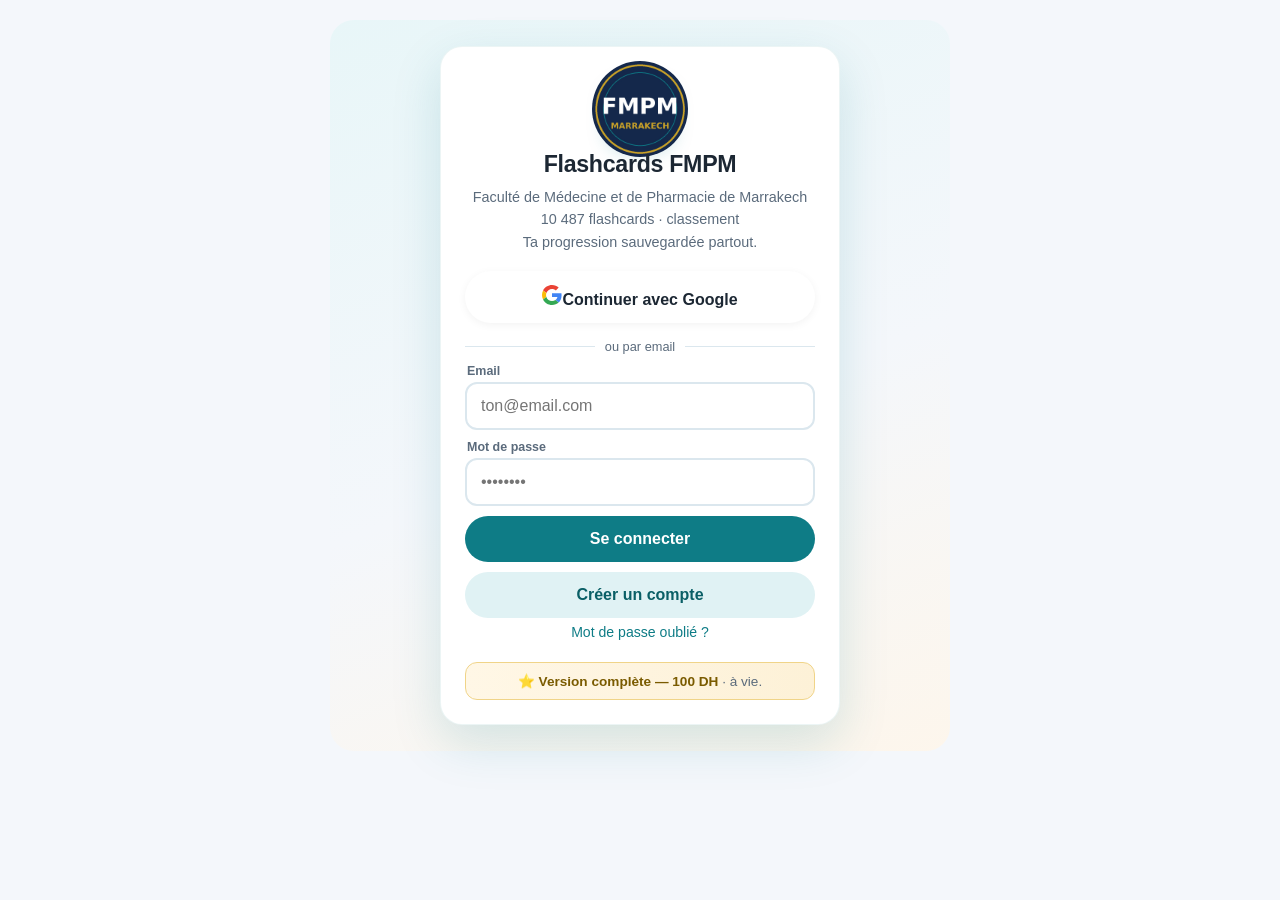
==== index.html @ a7684d98 "Flashcards fmpm-flashcards app" ====
<!DOCTYPE html>
<html lang="fr">
<head>
<meta charset="UTF-8">
<meta name="viewport" content="width=device-width, initial-scale=1.0, viewport-fit=cover">
<meta name="theme-color" content="#0e7c86">
<title>Flashcards FMPM — Connexion</title>
<link rel="stylesheet" href="styles.css">
<link rel="manifest" href="manifest.json">
</head>
<body>
<div id="app"></div>
<script>
/* Vigie de demarrage : si l'app ne s'affiche pas (module bloque,
   navigateur trop ancien...), affiche un message d'aide au lieu d'une page blanche. */
(function () {
  var app = document.getElementById('app');
  if (!app) return;
  function card(title, body) {
    if (app.children.length) return;
    app.innerHTML =
      '<div style="min-height:70vh;display:flex;align-items:center;justify-content:center;padding:24px;font-family:-apple-system,Segoe UI,Roboto,Arial,sans-serif;">' +
      '<div style="max-width:420px;background:#fff;border-radius:16px;box-shadow:0 8px 24px rgba(14,124,134,.15);padding:28px 24px;text-align:center;color:#1c2733;">' +
      '<div style="font-size:2rem;margin-bottom:8px;">&#129657;</div>' +
      '<h2 style="margin:0 0 8px;font-size:1.1rem;">' + title + '</h2>' +
      '<p style="margin:0;font-size:.92rem;line-height:1.6;color:#5b6b7c;">' + body + '</p></div></div>';
  }
  var noImportMap = !('supports' in HTMLScriptElement) || !HTMLScriptElement.supports('importmap');
  if (noImportMap) {
    card('Mets \u00e0 jour ton navigateur',
      'Cette app a besoin d\u2019un navigateur r\u00e9cent. Sur iPhone : R\u00e9glages \u2192 G\u00e9n\u00e9ral \u2192 Mise \u00e0 jour logicielle, ou ouvre ce lien dans Chrome.');
    return;
  }
  setTimeout(function () {
    card('La page n\u2019arrive pas \u00e0 charger',
      'V\u00e9rifie ta connexion internet, d\u00e9sactive ton bloqueur de pub pour ce site, puis recharge la page. Si \u00e7a persiste, ouvre le lien dans Chrome ou un Safari \u00e0 jour.');
  }, 9000);
})();
</script>
<div id="toast" class="toast" hidden></div>
<script type="module" src="js/login.js"></script>
<script>
if ('serviceWorker' in navigator) {
  window.addEventListener('load', () => {
    navigator.serviceWorker.register('sw.js').catch(() => {});
  });
}
</script>
</body>
</html>
---- styles.css ----
:root{
  --teal:#0e7c86; --teal-dark:#0a5f66; --teal-light:#e0f2f4;
  --bg:#f4f7fb; --card:#ffffff; --ink:#1c2733; --muted:#5b6b7c;
  --gold:#f5c542; --green:#22a06b; --red:#e05252;
  --radius:16px;
}
*{box-sizing:border-box; -webkit-tap-highlight-color:transparent;}
html,body{margin:0;padding:0;}
body{
  font-family:-apple-system,BlinkMacSystemFont,"Segoe UI",Roboto,Arial,sans-serif;
  background:var(--bg); color:var(--ink);
  min-height:100vh; padding-bottom:86px;
}
#app{max-width:640px;margin:0 auto;padding:14px 14px 20px;}

/* ---------- boot / login ---------- */
.boot{text-align:center;padding:70px 20px;color:var(--muted);}
.boot-logo{font-size:3.2rem;}
.boot-title{font-size:1.5rem;font-weight:800;color:var(--ink);margin-top:8px;}
.boot-sub{margin-top:6px;font-size:.9rem;}
.login-wrap{
  min-height:78vh;display:flex;align-items:center;justify-content:center;
  background:linear-gradient(160deg,#e8f6f8 0%,#f4f7fb 55%,#fdf6ec 100%);
  border-radius:24px;padding:26px 16px;margin:6px -4px 0;
}
.login-card{background:var(--card);border-radius:22px;padding:30px 24px 24px;width:100%;max-width:400px;
  box-shadow:0 18px 50px rgba(14,124,134,.16);border:1px solid rgba(14,124,134,.08);}
.login-logo{width:64px;height:64px;margin:0 auto 10px;border-radius:20px;font-size:2rem;
  display:flex;align-items:center;justify-content:center;color:#fff;
  background:linear-gradient(135deg,#0e7c86,#19b3c0);box-shadow:0 8px 20px rgba(14,124,134,.35);}
.login-card h1{margin:0;text-align:center;font-size:1.45rem;letter-spacing:-.3px;}
.login-sub{text-align:center;color:var(--muted);font-size:.9rem;line-height:1.55;margin:8px 0 18px;}
.btn-google{background:#fff;color:#1c2733;border:1.5px solid #dbe7ee;display:flex;align-items:center;
  justify-content:center;gap:10px;box-shadow:0 2px 8px rgba(0,0,0,.05);}
.btn-google:active{background:#f4f7fb;border-color:#b9cdd9;}
.btn-google:disabled{opacity:.6;}
.fld{display:block;margin-top:10px;}
.fld > span{display:block;font-size:.78rem;font-weight:700;color:var(--muted);margin:0 2px 4px;}
.fld .input{margin-top:0;}
.login-pro{margin-top:16px;text-align:center;font-size:.85rem;color:var(--muted);
  background:linear-gradient(90deg,#fff7e6,#fdf1d7);border:1px solid #f0d488;border-radius:12px;padding:10px 12px;}
.login-pro b{color:#7a5b00;}
.btn{display:block;width:100%;border:none;border-radius:999px;padding:14px;font:inherit;
  font-weight:700;font-size:1rem;cursor:pointer;margin-top:10px;}
.btn-primary{background:var(--teal);color:#fff;}
.btn-primary:active{background:var(--teal-dark);}
.btn-ghost{background:var(--teal-light);color:var(--teal-dark);}
.btn-warn{background:#fff7e6;color:#7a5b00;border:2px solid var(--gold);}
.input{width:100%;font:inherit;padding:13px 14px;border:2px solid #dbe7ee;border-radius:12px;margin-top:8px;}
.input:focus{outline:none;border-color:var(--teal);}
.hr{display:flex;align-items:center;gap:10px;color:var(--muted);font-size:.8rem;margin:16px 0 6px;}
.hr::before,.hr::after{content:"";flex:1;height:1px;background:#dbe7ee;}
.err{background:#fdecec;color:#a02c2c;border-radius:10px;padding:10px 12px;font-size:.85rem;margin-top:10px;display:none;}
.linklike{background:none;border:none;color:var(--teal);font:inherit;font-size:.88rem;cursor:pointer;padding:6px 0;}

/* ---------- header / cards ---------- */
.topbar{display:flex;align-items:center;justify-content:space-between;margin:4px 2px 12px;}
.topbar h2{margin:0;font-size:1.2rem;}
.streak{background:#fff;border-radius:999px;padding:7px 14px;font-weight:800;font-size:.9rem;
  box-shadow:0 2px 8px rgba(0,0,0,.06);}
.xpbar{background:var(--card);border-radius:var(--radius);padding:12px 14px;margin-bottom:12px;
  box-shadow:0 2px 10px rgba(0,0,0,.05);}
.xpbar .row{display:flex;justify-content:space-between;font-size:.82rem;color:var(--muted);margin-bottom:6px;}
.xpbar .row b{color:var(--ink);}
.track{height:8px;background:#e8eef3;border-radius:99px;overflow:hidden;}
.track > div{height:100%;background:linear-gradient(90deg,var(--teal),#19b3c0);border-radius:99px;transition:width .3s;}
.grid{display:grid;grid-template-columns:1fr 1fr;gap:10px;}
.disc{background:var(--card);border-radius:var(--radius);padding:16px 14px;box-shadow:0 2px 10px rgba(0,0,0,.05);
  cursor:pointer;border:2px solid transparent;text-align:left;font:inherit;}
.disc:active{border-color:var(--teal);}
.disc .emoji{font-size:1.7rem;}
.disc h3{margin:8px 0 2px;font-size:.98rem;}
.disc small{color:var(--muted);font-size:.78rem;}
.disc .pbar{margin-top:10px;}
.chapter{margin:14px 2px 6px;font-size:.82rem;font-weight:800;color:var(--muted);text-transform:uppercase;letter-spacing:.5px;}
.topic{background:var(--card);border-radius:12px;padding:13px 14px;margin-bottom:8px;display:flex;
  align-items:center;justify-content:space-between;gap:10px;cursor:pointer;box-shadow:0 1px 6px rgba(0,0,0,.04);
  border:none;width:100%;font:inherit;text-align:left;}
.topic .t{font-weight:600;font-size:.93rem;}
.topic .c{font-size:.75rem;color:var(--muted);margin-top:2px;}
.topic .pct{font-size:.78rem;font-weight:800;color:var(--teal);white-space:nowrap;}
.back{background:none;border:none;color:var(--teal);font:inherit;font-weight:700;cursor:pointer;padding:8px 0;font-size:.95rem;}

/* ---------- flip cards ---------- */
.progress-line{font-size:.82rem;color:var(--muted);margin:2px 2px 10px;display:flex;justify-content:space-between;}
.fcard{background:var(--card);border-radius:20px;min-height:300px;display:flex;flex-direction:column;
  justify-content:center;align-items:center;text-align:center;padding:28px 22px;cursor:pointer;
  box-shadow:0 8px 24px rgba(14,124,134,.12);user-select:none;}
.fcard .q{font-size:1.12rem;font-weight:700;line-height:1.5;}
.fcard .a{font-size:1.02rem;line-height:1.6;white-space:pre-line;}
.fcard .hint{margin-top:14px;font-size:.75rem;color:var(--muted);}
.fcard.flipped{background:#f0fafb;border:2px solid var(--teal-light);}
.fcard-nav{display:flex;gap:10px;margin-top:14px;}
.fcard-nav .btn{margin-top:0;}
.star-row{display:flex;justify-content:center;gap:10px;margin-top:10px;}
.iconbtn{background:var(--card);border:2px solid #dbe7ee;border-radius:999px;width:52px;height:52px;
  font-size:1.3rem;cursor:pointer;}
.iconbtn.on{border-color:var(--gold);background:#fff7e6;}
.demo-note{background:#fff7e6;border:2px solid var(--gold);border-radius:12px;padding:12px 14px;
  font-size:.85rem;color:#7a5b00;margin-bottom:12px;line-height:1.5;}

/* ---------- lock / paywall ---------- */
.lock{background:var(--card);border-radius:20px;padding:30px 22px;text-align:center;
  box-shadow:0 10px 30px rgba(14,124,134,.12);margin-top:20px;}
.lock .big{font-size:3rem;}
.lock h2{margin:10px 0 6px;}
.lock p{color:var(--muted);font-size:.92rem;line-height:1.6;}
.code-row{display:flex;gap:8px;margin-top:12px;}
.code-row .input{margin-top:0;font-family:monospace;text-transform:uppercase;}

/* ---------- MCQ ---------- */
.mcq-setup{background:var(--card);border-radius:var(--radius);padding:18px;box-shadow:0 2px 10px rgba(0,0,0,.05);}
.opt{display:block;width:100%;text-align:left;background:var(--card);border:2px solid #dbe7ee;
  border-radius:12px;padding:14px;font:inherit;font-size:.95rem;margin-bottom:10px;cursor:pointer;line-height:1.45;}
.opt.correct{border-color:var(--green);background:#e9f9f1;}
.opt.wrong{border-color:var(--red);background:#fdecec;}
.opt:disabled{cursor:default;opacity:.95;}
.opt .letter{display:inline-block;width:26px;height:26px;border-radius:50%;background:var(--teal-light);
  color:var(--teal-dark);font-weight:800;font-size:.8rem;text-align:center;line-height:26px;margin-right:10px;}
.mcq-q{background:var(--card);border-radius:var(--radius);padding:20px 18px;margin-bottom:14px;
  font-size:1.05rem;font-weight:700;line-height:1.55;box-shadow:0 2px 10px rgba(0,0,0,.05);}
.mcq-explain{background:#eef6ff;border-radius:12px;padding:12px 14px;font-size:.88rem;margin:12px 0;line-height:1.55;}
.result{background:var(--card);border-radius:20px;padding:28px 22px;text-align:center;
  box-shadow:0 10px 30px rgba(14,124,134,.12);margin-top:16px;}
.result .score{font-size:2.6rem;font-weight:800;color:var(--teal);}
.quizpick{display:grid;grid-template-columns:1fr 1fr;gap:10px;margin-top:12px;}

/* ---------- leaderboard ---------- */
.tabs{display:flex;gap:8px;margin-bottom:12px;}
.tabs button{flex:1;border:none;border-radius:999px;padding:10px;font:inherit;font-weight:700;
  background:var(--teal-light);color:var(--teal-dark);cursor:pointer;font-size:.88rem;}
.tabs button.on{background:var(--teal);color:#fff;}
.lb-row{display:flex;align-items:center;gap:12px;background:var(--card);border-radius:12px;
  padding:11px 14px;margin-bottom:8px;box-shadow:0 1px 6px rgba(0,0,0,.04);}
.lb-row.me{border:2px solid var(--teal);}
.lb-rank{font-weight:800;width:30px;text-align:center;font-size:1rem;}
.lb-name{flex:1;font-weight:600;font-size:.92rem;}
.lb-xp{font-weight:800;color:var(--teal);font-size:.9rem;white-space:nowrap;}
.avatar{width:34px;height:34px;border-radius:50%;background:var(--teal-light);display:flex;
  align-items:center;justify-content:center;font-weight:800;color:var(--teal-dark);overflow:hidden;flex:none;}
.avatar img{width:100%;height:100%;object-fit:cover;}

/* ---------- plan ---------- */
.week{background:var(--card);border-radius:var(--radius);padding:16px;margin-bottom:10px;
  box-shadow:0 2px 10px rgba(0,0,0,.05);}
.week-head{display:flex;justify-content:space-between;align-items:center;cursor:pointer;
  background:none;border:none;width:100%;font:inherit;text-align:left;padding:0;}
.week-head h3{margin:0;font-size:.98rem;}
.week-head small{color:var(--muted);}
.phase{display:inline-block;font-size:.7rem;font-weight:800;background:var(--teal-light);
  color:var(--teal-dark);border-radius:99px;padding:3px 10px;margin-bottom:8px;}
.task{display:flex;gap:10px;align-items:flex-start;padding:9px 0;border-top:1px solid #eef2f6;
  font-size:.9rem;line-height:1.5;cursor:pointer;}
.task input{width:20px;height:20px;margin-top:2px;accent-color:var(--teal);flex:none;}
.task.done span{text-decoration:line-through;color:var(--muted);}

/* ---------- profile ---------- */
.kv{background:var(--card);border-radius:var(--radius);padding:16px;margin-bottom:10px;
  box-shadow:0 2px 10px rgba(0,0,0,.05);font-size:.92rem;}
.kv .r{display:flex;justify-content:space-between;padding:7px 0;border-bottom:1px solid #eef2f6;}
.kv .r:last-child{border-bottom:none;}
.kv .k{color:var(--muted);}
.kv .v{font-weight:700;}
.badge{display:inline-block;background:linear-gradient(135deg,#f5c542,#e8a91c);color:#5c430a;
  font-weight:800;font-size:.75rem;border-radius:99px;padding:4px 12px;}

/* ---------- MCQ multi-réponses ---------- */
.mopt{display:flex;align-items:flex-start;gap:10px;width:100%;text-align:left;background:var(--card);
  border:2px solid #dbe7ee;border-radius:12px;padding:13px 14px;font:inherit;font-size:.95rem;
  margin-bottom:10px;cursor:pointer;line-height:1.45;}
.mopt .mbox{flex:none;width:24px;height:24px;border-radius:7px;border:2px solid #b9cdd9;margin-top:1px;
  display:flex;align-items:center;justify-content:center;font-size:.85rem;color:#fff;background:#fff;
  transition:all .15s;}
.mopt .letter{display:inline-block;width:26px;height:26px;flex:none;border-radius:50%;background:var(--teal-light);
  color:var(--teal-dark);font-weight:800;font-size:.8rem;text-align:center;line-height:26px;margin-top:0;}
.mopt.sel{border-color:var(--teal);background:#f0fafb;}
.mopt.sel .mbox{background:var(--teal);border-color:var(--teal);}
.mopt.sel .mbox::after{content:"✓";}
.mopt.good{border-color:var(--green);background:#e9f9f1;}
.mopt.good .mbox{background:var(--green);border-color:var(--green);}
.mopt.good .mbox::after{content:"✓";}
.mopt.bad{border-color:var(--red);background:#fdecec;}
.mopt.bad .mbox{background:var(--red);border-color:var(--red);}
.mopt.bad .mbox::after{content:"✕";}
.mopt.missed{border-color:var(--gold);background:#fff7e6;}
.mopt.missed .mbox{border-color:var(--gold);}
.mopt:disabled{cursor:default;}
.mopt .obody{flex:1;}
.mexp{font-size:.83rem;color:var(--muted);margin-top:8px;padding-top:8px;border-top:1px dashed #dbe7ee;line-height:1.55;}
.mexp b{color:var(--ink);}
.confirmbar{position:sticky;bottom:86px;margin:14px -4px 0;padding:10px 4px;
  background:linear-gradient(transparent,var(--bg) 40%);}
.qcm-count{display:grid;grid-template-columns:1fr 1fr;gap:10px;margin-top:12px;}
.qcm-count .btn{margin-top:0;}
.verdict{display:flex;align-items:center;gap:10px;border-radius:12px;padding:12px 14px;
  font-size:.92rem;font-weight:700;margin-bottom:12px;line-height:1.5;}
.verdict.perfect{background:#e9f9f1;color:#146c43;}
.verdict.partial{background:#fff7e6;color:#7a5b00;}
.verdict.zero{background:#fdecec;color:#a02c2c;}

/* ---------- tabbar / toast ---------- */
.tabbar{position:fixed;bottom:0;left:0;right:0;background:#fff;border-top:1px solid #e3eaF0;
  display:flex;z-index:50;padding:6px 4px calc(8px + env(safe-area-inset-bottom));}
.tabbar button{flex:1;background:none;border:none;font-size:1.35rem;cursor:pointer;color:#9fb0bd;
  display:flex;flex-direction:column;align-items:center;gap:2px;font:inherit;}
.tabbar button span{font-size:.62rem;font-weight:700;}
.tabbar button.on{color:var(--teal);}
.tabbar a{flex:1;background:none;border:none;font-size:1.35rem;cursor:pointer;color:#9fb0bd;
  display:flex;flex-direction:column;align-items:center;gap:2px;font:inherit;text-decoration:none;}
.tabbar a span{font-size:.62rem;font-weight:700;}
.tabbar a.on{color:var(--teal);}
.tabbar img.tablogo{width:26px;height:26px;object-fit:contain;}
.toast{position:fixed;bottom:96px;left:50%;transform:translateX(-50%);background:#1c2733;color:#fff;
  padding:12px 20px;border-radius:999px;font-size:.88rem;z-index:99;box-shadow:0 6px 20px rgba(0,0,0,.25);
  max-width:90vw;text-align:center;}
.empty{text-align:center;color:var(--muted);padding:40px 20px;font-size:.92rem;line-height:1.6;}
/* ---------- UM6SS ---------- */
.um6ss-head{display:flex;align-items:center;gap:12px;margin:6px 0 2px;}
.um6ss-head img{width:52px;height:52px;object-fit:contain;}
.um6ss-tabs{display:flex;gap:8px;margin:12px 0;}
.um6ss-tabs button{flex:1;border:2px solid #e0f2f4;background:#fff;border-radius:12px;padding:12px 8px;
  font:inherit;font-weight:700;font-size:.92rem;color:#0a5f66;cursor:pointer;}
.um6ss-tabs button.on{background:#0e7c86;border-color:#0e7c86;color:#fff;}
.case-card{display:block;background:#fff;border:2px solid #e0f2f4;border-radius:14px;padding:14px;margin:10px 0;
  text-decoration:none;color:inherit;}
.case-card h3{margin:0 0 6px;font-size:1rem;}
.case-card p{margin:0;font-size:.85rem;color:#5b6b7c;line-height:1.5;}
.case-card .meta{display:flex;gap:8px;margin-top:8px;font-size:.78rem;color:#0a5f66;font-weight:700;}
.scenario{background:#eef7f8;border-left:4px solid #0e7c86;border-radius:0 12px 12px 0;padding:12px 14px;
  font-size:.9rem;line-height:1.65;margin:12px 0;}
.reveal{background:#fff8e6;border:1px solid #f0d98c;border-radius:12px;padding:12px 14px;
  font-size:.88rem;line-height:1.6;margin:12px 0;}
.reveal b{color:#8a6d1a;}
.q-step{font-size:.78rem;font-weight:700;color:#0a5f66;letter-spacing:.4px;margin:14px 0 4px;}
.small{font-size:.8rem;color:var(--muted);line-height:1.55;}
.mt{margin-top:14px;}

/* ---------- accueil v2 : pilules + recherche + cartes sujets ---------- */
.searchbar{position:sticky;top:0;z-index:5;background:var(--bg);padding:8px 0 10px;}
.searchbar input{width:100%;font:inherit;padding:12px 18px;border:2px solid #dbe7ee;border-radius:999px;background:#fff;}
.searchbar input:focus{outline:none;border-color:var(--teal);}
.pills{display:flex;gap:8px;overflow-x:auto;padding:2px 2px 10px;scrollbar-width:none;-webkit-overflow-scrolling:touch;}
.pills::-webkit-scrollbar{display:none;}
.pill{flex:none;background:#fff;border:2px solid #e3eef4;border-radius:999px;padding:10px 16px;
  font:inherit;font-weight:700;font-size:.88rem;color:var(--ink);cursor:pointer;white-space:nowrap;}
.pill span{font-weight:400;color:var(--muted);font-size:.78rem;margin-left:3px;}
.pill.on{background:var(--teal);border-color:var(--teal);color:#fff;}
.pill.on span{color:#d7eef0;}
.disc-sub{text-align:center;color:var(--muted);font-size:.85rem;margin:2px 0 4px;}
.chap{margin:16px 2px 8px;font-size:.78rem;font-weight:800;color:var(--teal);
  text-transform:uppercase;letter-spacing:1.4px;}
.tcard{background:#fff;border-radius:20px;padding:18px 16px;box-shadow:0 2px 10px rgba(0,0,0,.05);
  text-decoration:none;color:inherit;display:block;}
.tcard:active{transform:scale(.98);}
.tcard .tt{font-weight:800;font-size:1.02rem;line-height:1.28;}
.tcard .tc{color:var(--muted);font-size:.83rem;margin-top:5px;}
.tcard .go{color:var(--teal);font-weight:700;margin-top:10px;font-size:.92rem;}
.patho-banner{display:flex;align-items:center;justify-content:space-between;background:#fff;
  border-radius:var(--radius);padding:14px 16px;margin-top:14px;box-shadow:0 2px 10px rgba(0,0,0,.05);
  text-decoration:none;color:inherit;}
.patho-banner small{color:var(--muted);display:block;font-size:.75rem;margin-top:2px;}
.patho-banner .go{color:var(--teal);font-weight:700;white-space:nowrap;}
.demo-note{background:#fff7e6;border:1px solid #f0d488;border-radius:12px;padding:10px 12px;
  font-size:.83rem;color:#7a5b00;margin:10px 0;}
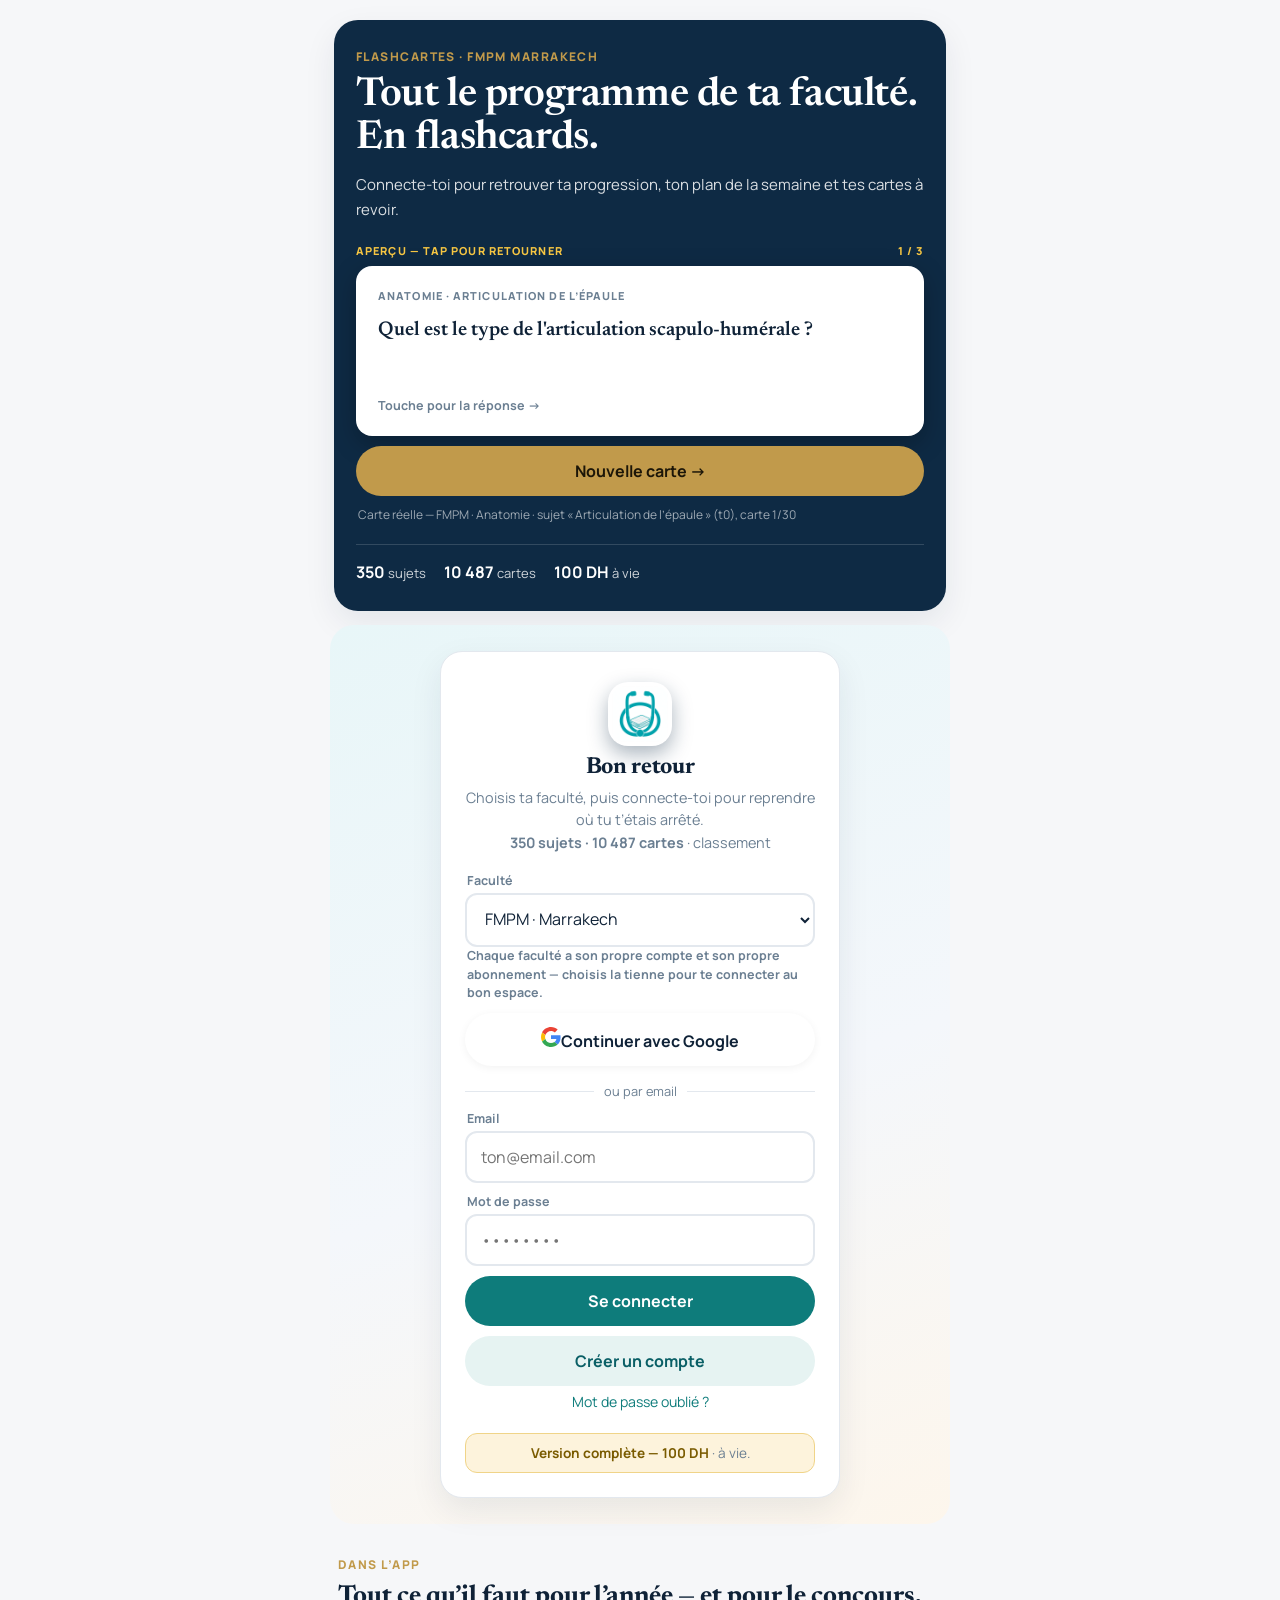
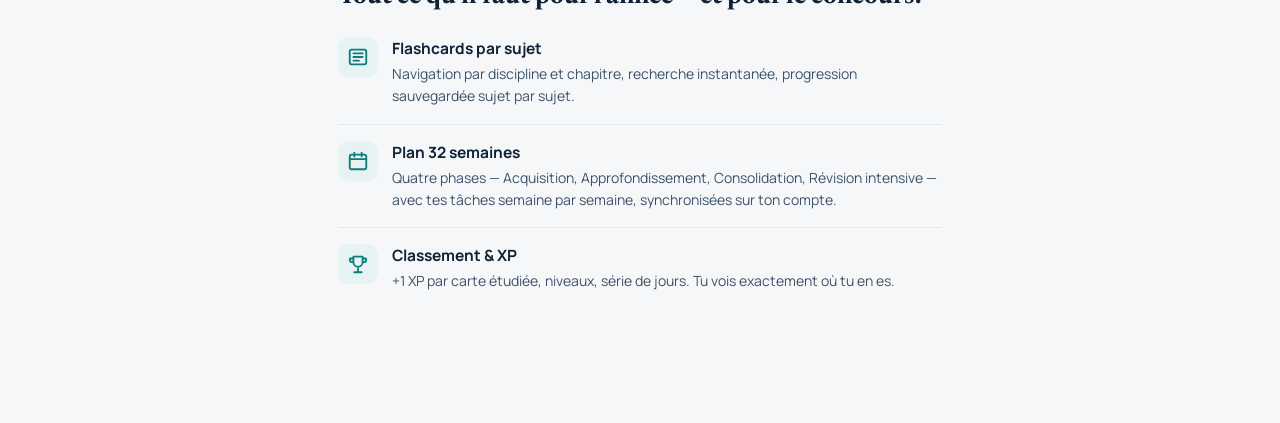
==== commit 1a7c8447: "Flashcards fmpm-flashcards app" ====
--- a/index.html
+++ b/index.html
@@ -3,10 +3,12 @@
 <head>
 <meta charset="UTF-8">
 <meta name="viewport" content="width=device-width, initial-scale=1.0, viewport-fit=cover">
-<meta name="theme-color" content="#0e7c86">
+<meta name="theme-color" content="#0e2a44">
 <title>Flashcards FMPM — Connexion</title>
 <link rel="stylesheet" href="styles.css">
 <link rel="manifest" href="manifest.json">
+<link rel="icon" href="icon-512.png">
+<link rel="apple-touch-icon" href="icon-192.png">
 </head>
 <body>
 <div id="app"></div>
@@ -21,7 +23,7 @@
     app.innerHTML =
       '<div style="min-height:70vh;display:flex;align-items:center;justify-content:center;padding:24px;font-family:-apple-system,Segoe UI,Roboto,Arial,sans-serif;">' +
       '<div style="max-width:420px;background:#fff;border-radius:16px;box-shadow:0 8px 24px rgba(14,124,134,.15);padding:28px 24px;text-align:center;color:#1c2733;">' +
-      '<div style="font-size:2rem;margin-bottom:8px;">&#129657;</div>' +
+      '<div style="margin-bottom:8px;color:#0e7c7b;display:flex;justify-content:center;"><svg width="36" height="36" viewBox="0 0 24 24" fill="none" stroke="currentColor" stroke-width="2" stroke-linecap="round" stroke-linejoin="round"><path d="M12 3 2.5 20h19L12 3z"/><path d="M12 10v4M12 17.5v.5"/></svg></div>' +
       '<h2 style="margin:0 0 8px;font-size:1.1rem;">' + title + '</h2>' +
       '<p style="margin:0;font-size:.92rem;line-height:1.6;color:#5b6b7c;">' + body + '</p></div></div>';
   }
--- a/styles.css
+++ b/styles.css
@@ -1,81 +1,171 @@
+/* ============================================================================
+   Flashcards FMPM — Clean Premium (porté de l'aperçu approuvé 2026-10-26).
+   Jetons : bg #f6f7f9, surface #fff, ink #0f2237, navy #0e2a44,
+   teal #0e7c7b, gold #c19a4b, radius 18px.
+   Polices : Manrope (UI) + Newsreader (titres / questions) — Google Fonts,
+   avec replis système hors-ligne. Mode sombre : prefers-color-scheme.
+   Règles anti-régression : icônes = SVG en ligne (jamais de glyphes de
+   police — ils se coupent sur téléphone) ; les règles de rangée sont
+   limitées aux enfants directs (ex. .feat-list > li) ; les cartes flip
+   grandissent avec leur contenu (faces dans une même cellule de grille).
+   ============================================================================ */
+@import url('https://fonts.googleapis.com/css2?family=Manrope:wght@400;500;600;700;800&family=Newsreader:ital,opsz,wght@0,6..72,500;0,6..72,600;1,6..72,500&display=swap');
+
 :root{
-  --teal:#0e7c86; --teal-dark:#0a5f66; --teal-light:#e0f2f4;
-  --bg:#f4f7fb; --card:#ffffff; --ink:#1c2733; --muted:#5b6b7c;
-  --gold:#f5c542; --green:#22a06b; --red:#e05252;
-  --radius:16px;
+  --bg:#f6f7f9; --surface:#ffffff; --surface2:#eef1f4; --line:#e3e8ee;
+  --ink:#0f2237; --ink2:#3d5269; --muted:#6b7f92;
+  --navy:#0e2a44; --navy2:#12365a;
+  --teal:#0e7c7b; --teal2:#0a5e5d; --teal-dark:#0a5f66; --teal-soft:#e6f3f2; --teal-light:#e0f2f4;
+  --gold:#c19a4b; --gold-soft:#fdf3dc; --gold-bright:#f5c542;
+  --green:#157a4c; --green-soft:#e6f4ec; --red:#c0392b; --red-soft:#fdecea;
+  --radius:18px;
+  --shadow:0 12px 32px rgba(14,42,68,.08);
+  --shadow2:0 4px 14px rgba(14,42,68,.06);
+}
+@media (prefers-color-scheme: dark){
+  :root{
+    --bg:#0b1420; --surface:#121f31; --surface2:#18293f; --line:#24344c;
+    --ink:#eef3f8; --ink2:#b9c9d9; --muted:#8aa0b5;
+    /* --navy NE DOIT PAS basculer en clair en mode sombre : les cartes
+       .hero/.today-card/.resume-card/.me-card ont un fond
+       navy + texte blanc — avec --navy:#eaf1f8 le texte blanc devenait
+       invisible sur fond pâle (bug Plan 2026-10-26). Navy reste #0e2a44. */
+    --teal-dark:#7dd3d2; /* texte sarcelle clair sur fonds sombres en mode sombre */
+    --teal-soft:#143636; --gold-soft:#2e2716; --red-soft:#3a1d1a; --green-soft:#173628;
+    --teal-light:#143636;
+    --shadow:0 12px 32px rgba(0,0,0,.35);
+  }
 }
 *{box-sizing:border-box; -webkit-tap-highlight-color:transparent;}
 html,body{margin:0;padding:0;}
 body{
-  font-family:-apple-system,BlinkMacSystemFont,"Segoe UI",Roboto,Arial,sans-serif;
+  font-family:Manrope,system-ui,-apple-system,"Segoe UI",Roboto,Arial,sans-serif;
   background:var(--bg); color:var(--ink);
   min-height:100vh; padding-bottom:86px;
+  -webkit-font-smoothing:antialiased;
 }
+h1,h2,h3,.serif{font-family:Newsreader,Georgia,serif;}
 #app{max-width:640px;margin:0 auto;padding:14px 14px 20px;}
+a{color:var(--teal);}
+img{max-width:100%;}
 
 /* ---------- boot / login ---------- */
 .boot{text-align:center;padding:70px 20px;color:var(--muted);}
 .boot-logo{font-size:3.2rem;}
 .boot-title{font-size:1.5rem;font-weight:800;color:var(--ink);margin-top:8px;}
 .boot-sub{margin-top:6px;font-size:.9rem;}
+
+/* Hero déconnecté (page de connexion) */
+.hero{background:var(--navy);color:#fff;border-radius:24px;padding:28px 22px;margin:6px 0 0;
+  box-shadow:var(--shadow);}
+@media (prefers-color-scheme: dark){ .hero{background:#0e2a44;color:#fff;} }
+/* Contraste mode sombre — cartes à fond navy + texte blanc : le fond
+   doit rester navy sombre (comme .hero ci-dessus), sinon le texte blanc
+   est invisible. Idem pour les verdicts : texte fixe sombre sur fond
+   *-soft qui bascule en sombre en mode sombre → texte clair. */
+@media (prefers-color-scheme: dark){
+  .today-card,.resume-card,.me-card{background:#0e2a44;color:#fff;}
+  .verdict.perfect{color:#7ddba8;} .verdict.partial{color:#f5c542;} .verdict.zero{color:#ff9a8a;}
+  .reveal b{color:#f5c542;}
+}
+.hero-eyebrow{margin:0 0 10px;font-size:12px;font-weight:800;letter-spacing:.12em;text-transform:uppercase;color:var(--gold);}
+.hero-title{margin:0;font-family:Newsreader,Georgia,serif;font-weight:600;font-size:clamp(30px,7.5vw,40px);line-height:1.08;letter-spacing:-.01em;color:#fff;}
+.hero-sub{margin:12px 0 0;font-size:15px;line-height:1.65;color:rgba(255,255,255,.85);}
+.hero-stats{display:flex;gap:18px;flex-wrap:wrap;margin-top:20px;padding-top:16px;border-top:1px solid rgba(255,255,255,.15);font-size:13px;color:rgba(255,255,255,.8);}
+.hero-stats b{color:#fff;font-size:16px;}
+.demo-flip{margin-top:20px;}
+.demo-flip-head{display:flex;justify-content:space-between;font-size:11px;font-weight:800;letter-spacing:.1em;text-transform:uppercase;color:var(--gold-bright);margin-bottom:8px;}
+.demo-card{background:#fff;color:#0f2237;border-radius:16px;padding:22px;cursor:pointer;
+  display:grid;min-height:170px;box-shadow:0 8px 24px rgba(0,0,0,.25);user-select:none;}
+.demo-face{grid-area:1/1;display:flex;flex-direction:column;}
+.demo-face[hidden]{display:none;}
+.demo-tag{font-size:11px;font-weight:800;letter-spacing:.1em;text-transform:uppercase;color:#6b7f92;}
+.demo-q{font-family:Newsreader,Georgia,serif;font-weight:600;font-size:20px;line-height:1.3;margin:14px 0 8px;color:#0f2237;}
+.demo-a{font-size:17px;line-height:1.55;margin:14px 0 8px;color:#0f2237;}
+.demo-hint{margin-top:auto;font-size:12.5px;font-weight:700;color:#6b7f92;}
+.demo-card.flipped{background:var(--teal);color:#fff;}
+.demo-card.flipped .demo-tag,.demo-card.flipped .demo-a{color:#fff;}
+.demo-card.flipped .demo-hint{color:rgba(255,255,255,.75);}
+.demo-src{margin:10px 2px 0;font-size:12px;color:rgba(255,255,255,.6);line-height:1.5;}
+.btn-gold{background:var(--gold);color:#1c1608;}
+.btn-gold:active{background:#a8873c;}
+
+.landing-feats{padding:32px 4px 8px;}
+.landing-feats h2{font-size:26px;line-height:1.15;margin:0 0 8px;}
+.feat-list{list-style:none;margin:0;padding:0;}
+.feat-list > li{display:flex;gap:14px;padding:16px 0;border-bottom:1px solid var(--line);align-items:flex-start;}
+.feat-list > li:last-child{border-bottom:none;}
+.feat-ic{flex:none;width:40px;height:40px;border-radius:11px;background:var(--teal-soft);color:var(--teal);
+  display:flex;align-items:center;justify-content:center;padding:0;border:0;}
+.feat-ic img{width:30px;height:30px;object-fit:contain;background:#fff;border-radius:6px;}
+.feat-list b{font-size:15.5px;}
+.feat-list p{margin:4px 0 0;font-size:14px;line-height:1.6;color:var(--ink2);}
+
 .login-wrap{
-  min-height:78vh;display:flex;align-items:center;justify-content:center;
+  min-height:60vh;display:flex;align-items:center;justify-content:center;
   background:linear-gradient(160deg,#e8f6f8 0%,#f4f7fb 55%,#fdf6ec 100%);
-  border-radius:24px;padding:26px 16px;margin:6px -4px 0;
+  border-radius:24px;padding:26px 16px;margin:14px -4px 0;
 }
-.login-card{background:var(--card);border-radius:22px;padding:30px 24px 24px;width:100%;max-width:400px;
-  box-shadow:0 18px 50px rgba(14,124,134,.16);border:1px solid rgba(14,124,134,.08);}
-.login-logo{width:64px;height:64px;margin:0 auto 10px;border-radius:20px;font-size:2rem;
-  display:flex;align-items:center;justify-content:center;color:#fff;
-  background:linear-gradient(135deg,#0e7c86,#19b3c0);box-shadow:0 8px 20px rgba(14,124,134,.35);}
-.login-card h1{margin:0;text-align:center;font-size:1.45rem;letter-spacing:-.3px;}
+@media (prefers-color-scheme: dark){ .login-wrap{background:linear-gradient(160deg,#12283d 0%,#0b1420 60%,#1c1608 100%);} }
+.login-card{background:var(--surface);border-radius:22px;padding:30px 24px 24px;width:100%;max-width:400px;
+  box-shadow:var(--shadow);border:1px solid var(--line);}
+.login-logo{width:64px;height:64px;margin:0 auto 10px;border-radius:20px;
+  display:flex;align-items:center;justify-content:center;
+  background:#fff;box-shadow:0 8px 20px rgba(14,42,68,.35);}
+.login-logo img{width:56px;height:56px;object-fit:contain;border-radius:14px;display:block;}
+.login-card h1{margin:0;text-align:center;font-size:1.45rem;letter-spacing:-.3px;font-family:Newsreader,Georgia,serif;}
 .login-sub{text-align:center;color:var(--muted);font-size:.9rem;line-height:1.55;margin:8px 0 18px;}
-.btn-google{background:#fff;color:#1c2733;border:1.5px solid #dbe7ee;display:flex;align-items:center;
+.btn-google{background:var(--surface);color:var(--ink);border:1.5px solid var(--line);display:flex;align-items:center;
   justify-content:center;gap:10px;box-shadow:0 2px 8px rgba(0,0,0,.05);}
-.btn-google:active{background:#f4f7fb;border-color:#b9cdd9;}
+.btn-google:active{background:var(--surface2);}
 .btn-google:disabled{opacity:.6;}
 .fld{display:block;margin-top:10px;}
 .fld > span{display:block;font-size:.78rem;font-weight:700;color:var(--muted);margin:0 2px 4px;}
 .fld .input{margin-top:0;}
+.fld-note{display:block;font-size:12.5px;font-weight:400;color:var(--muted);margin:6px 2px 0;line-height:1.5;}
 .login-pro{margin-top:16px;text-align:center;font-size:.85rem;color:var(--muted);
-  background:linear-gradient(90deg,#fff7e6,#fdf1d7);border:1px solid #f0d488;border-radius:12px;padding:10px 12px;}
+  background:var(--gold-soft);border:1px solid #f0d488;border-radius:12px;padding:10px 12px;}
 .login-pro b{color:#7a5b00;}
+@media (prefers-color-scheme: dark){ .login-pro b{color:#f5c542;} }
 .btn{display:block;width:100%;border:none;border-radius:999px;padding:14px;font:inherit;
   font-weight:700;font-size:1rem;cursor:pointer;margin-top:10px;}
 .btn-primary{background:var(--teal);color:#fff;}
-.btn-primary:active{background:var(--teal-dark);}
-.btn-ghost{background:var(--teal-light);color:var(--teal-dark);}
-.btn-warn{background:#fff7e6;color:#7a5b00;border:2px solid var(--gold);}
-.input{width:100%;font:inherit;padding:13px 14px;border:2px solid #dbe7ee;border-radius:12px;margin-top:8px;}
+.btn-primary:active{background:var(--teal2);}
+.btn-ghost{background:var(--teal-soft);color:var(--teal-dark);}
+@media (prefers-color-scheme: dark){ .btn-ghost{color:var(--teal);} }
+.btn-warn{background:#fff7e6;color:#7a5b00;border:2px solid var(--gold-bright);}
+.input{width:100%;font:inherit;padding:13px 14px;border:2px solid var(--line);border-radius:12px;margin-top:8px;
+  background:var(--surface);color:var(--ink);}
 .input:focus{outline:none;border-color:var(--teal);}
+select.input{appearance:auto;}
 .hr{display:flex;align-items:center;gap:10px;color:var(--muted);font-size:.8rem;margin:16px 0 6px;}
-.hr::before,.hr::after{content:"";flex:1;height:1px;background:#dbe7ee;}
-.err{background:#fdecec;color:#a02c2c;border-radius:10px;padding:10px 12px;font-size:.85rem;margin-top:10px;display:none;}
+.hr::before,.hr::after{content:"";flex:1;height:1px;background:var(--line);}
+.err{background:var(--red-soft);color:var(--red);border-radius:10px;padding:10px 12px;font-size:.85rem;margin-top:10px;display:none;}
 .linklike{background:none;border:none;color:var(--teal);font:inherit;font-size:.88rem;cursor:pointer;padding:6px 0;}
 
 /* ---------- header / cards ---------- */
 .topbar{display:flex;align-items:center;justify-content:space-between;margin:4px 2px 12px;}
 .topbar h2{margin:0;font-size:1.2rem;}
-.streak{background:#fff;border-radius:999px;padding:7px 14px;font-weight:800;font-size:.9rem;
-  box-shadow:0 2px 8px rgba(0,0,0,.06);}
-.xpbar{background:var(--card);border-radius:var(--radius);padding:12px 14px;margin-bottom:12px;
-  box-shadow:0 2px 10px rgba(0,0,0,.05);}
+.streak{background:var(--surface);border-radius:999px;padding:7px 14px;font-weight:800;font-size:.9rem;
+  box-shadow:var(--shadow2);}
+.xpbar{background:var(--surface);border-radius:var(--radius);padding:12px 14px;margin-bottom:12px;
+  box-shadow:var(--shadow2);}
 .xpbar .row{display:flex;justify-content:space-between;font-size:.82rem;color:var(--muted);margin-bottom:6px;}
 .xpbar .row b{color:var(--ink);}
-.track{height:8px;background:#e8eef3;border-radius:99px;overflow:hidden;}
+.track{height:8px;background:var(--surface2);border-radius:99px;overflow:hidden;}
 .track > div{height:100%;background:linear-gradient(90deg,var(--teal),#19b3c0);border-radius:99px;transition:width .3s;}
 .grid{display:grid;grid-template-columns:1fr 1fr;gap:10px;}
-.disc{background:var(--card);border-radius:var(--radius);padding:16px 14px;box-shadow:0 2px 10px rgba(0,0,0,.05);
-  cursor:pointer;border:2px solid transparent;text-align:left;font:inherit;}
+.disc{background:var(--surface);border-radius:var(--radius);padding:16px 14px;box-shadow:var(--shadow2);
+  cursor:pointer;border:2px solid transparent;text-align:left;font:inherit;color:var(--ink);}
 .disc:active{border-color:var(--teal);}
 .disc .emoji{font-size:1.7rem;}
 .disc h3{margin:8px 0 2px;font-size:.98rem;}
 .disc small{color:var(--muted);font-size:.78rem;}
 .disc .pbar{margin-top:10px;}
 .chapter{margin:14px 2px 6px;font-size:.82rem;font-weight:800;color:var(--muted);text-transform:uppercase;letter-spacing:.5px;}
-.topic{background:var(--card);border-radius:12px;padding:13px 14px;margin-bottom:8px;display:flex;
-  align-items:center;justify-content:space-between;gap:10px;cursor:pointer;box-shadow:0 1px 6px rgba(0,0,0,.04);
-  border:none;width:100%;font:inherit;text-align:left;}
+.topic{background:var(--surface);border-radius:12px;padding:13px 14px;margin-bottom:8px;display:flex;
+  align-items:center;justify-content:space-between;gap:10px;cursor:pointer;box-shadow:var(--shadow2);
+  border:none;width:100%;font:inherit;text-align:left;color:var(--ink);}
 .topic .t{font-weight:600;font-size:.93rem;}
 .topic .c{font-size:.75rem;color:var(--muted);margin-top:2px;}
 .topic .pct{font-size:.78rem;font-weight:800;color:var(--teal);white-space:nowrap;}
@@ -83,25 +173,29 @@
 
 /* ---------- flip cards ---------- */
 .progress-line{font-size:.82rem;color:var(--muted);margin:2px 2px 10px;display:flex;justify-content:space-between;}
-.fcard{background:var(--card);border-radius:20px;min-height:300px;display:flex;flex-direction:column;
-  justify-content:center;align-items:center;text-align:center;padding:28px 22px;cursor:pointer;
-  box-shadow:0 8px 24px rgba(14,124,134,.12);user-select:none;}
-.fcard .q{font-size:1.12rem;font-weight:700;line-height:1.5;}
-.fcard .a{font-size:1.02rem;line-height:1.6;white-space:pre-line;}
+.fcard{background:var(--surface);border-radius:20px;min-height:300px;display:grid;cursor:pointer;
+  box-shadow:var(--shadow);user-select:none;padding:0;}
+.fcard .fcard-face{grid-area:1/1;display:flex;flex-direction:column;justify-content:center;align-items:center;
+  text-align:center;padding:28px 22px;}
+.fcard .fcard-face[hidden]{display:none;}
+.fcard .q{font-family:Newsreader,Georgia,serif;font-weight:600;font-size:1.35rem;line-height:1.35;}
+.fcard .a{font-size:1.05rem;line-height:1.6;white-space:pre-line;}
 .fcard .hint{margin-top:14px;font-size:.75rem;color:var(--muted);}
-.fcard.flipped{background:#f0fafb;border:2px solid var(--teal-light);}
+.fcard.flipped{background:var(--teal);color:#fff;}
+.fcard.flipped .hint{color:rgba(255,255,255,.75);}
 .fcard-nav{display:flex;gap:10px;margin-top:14px;}
 .fcard-nav .btn{margin-top:0;}
 .star-row{display:flex;justify-content:center;gap:10px;margin-top:10px;}
-.iconbtn{background:var(--card);border:2px solid #dbe7ee;border-radius:999px;width:52px;height:52px;
-  font-size:1.3rem;cursor:pointer;}
-.iconbtn.on{border-color:var(--gold);background:#fff7e6;}
-.demo-note{background:#fff7e6;border:2px solid var(--gold);border-radius:12px;padding:12px 14px;
+.iconbtn{background:var(--surface);border:2px solid var(--line);border-radius:999px;width:52px;height:52px;
+  cursor:pointer;display:flex;align-items:center;justify-content:center;color:var(--ink);}
+.iconbtn.on{border-color:var(--gold);background:var(--gold-soft);}
+.demo-note{background:var(--gold-soft);border:2px solid var(--gold-bright);border-radius:12px;padding:12px 14px;
   font-size:.85rem;color:#7a5b00;margin-bottom:12px;line-height:1.5;}
+@media (prefers-color-scheme: dark){ .demo-note{color:#f5c542;} }
 
 /* ---------- lock / paywall ---------- */
-.lock{background:var(--card);border-radius:20px;padding:30px 22px;text-align:center;
-  box-shadow:0 10px 30px rgba(14,124,134,.12);margin-top:20px;}
+.lock{background:var(--surface);border-radius:20px;padding:30px 22px;text-align:center;
+  box-shadow:var(--shadow);margin-top:20px;}
 .lock .big{font-size:3rem;}
 .lock h2{margin:10px 0 6px;}
 .lock p{color:var(--muted);font-size:.92rem;line-height:1.6;}
@@ -109,55 +203,56 @@
 .code-row .input{margin-top:0;font-family:monospace;text-transform:uppercase;}
 
 /* ---------- MCQ ---------- */
-.mcq-setup{background:var(--card);border-radius:var(--radius);padding:18px;box-shadow:0 2px 10px rgba(0,0,0,.05);}
-.opt{display:block;width:100%;text-align:left;background:var(--card);border:2px solid #dbe7ee;
-  border-radius:12px;padding:14px;font:inherit;font-size:.95rem;margin-bottom:10px;cursor:pointer;line-height:1.45;}
-.opt.correct{border-color:var(--green);background:#e9f9f1;}
-.opt.wrong{border-color:var(--red);background:#fdecec;}
+.mcq-setup{background:var(--surface);border-radius:var(--radius);padding:18px;box-shadow:var(--shadow2);}
+.opt{display:block;width:100%;text-align:left;background:var(--surface);border:2px solid var(--line);
+  border-radius:12px;padding:14px;font:inherit;font-size:.95rem;margin-bottom:10px;cursor:pointer;line-height:1.45;color:var(--ink);}
+.opt.correct{border-color:var(--green);background:var(--green-soft);}
+.opt.wrong{border-color:var(--red);background:var(--red-soft);}
 .opt:disabled{cursor:default;opacity:.95;}
-.opt .letter{display:inline-block;width:26px;height:26px;border-radius:50%;background:var(--teal-light);
+.opt .letter{display:inline-block;width:26px;height:26px;border-radius:50%;background:var(--teal-soft);
   color:var(--teal-dark);font-weight:800;font-size:.8rem;text-align:center;line-height:26px;margin-right:10px;}
-.mcq-q{background:var(--card);border-radius:var(--radius);padding:20px 18px;margin-bottom:14px;
-  font-size:1.05rem;font-weight:700;line-height:1.55;box-shadow:0 2px 10px rgba(0,0,0,.05);}
+.mcq-q{background:var(--surface);border-radius:var(--radius);padding:20px 18px;margin-bottom:14px;
+  font-size:1.05rem;font-weight:700;line-height:1.55;box-shadow:var(--shadow2);}
 .mcq-explain{background:#eef6ff;border-radius:12px;padding:12px 14px;font-size:.88rem;margin:12px 0;line-height:1.55;}
-.result{background:var(--card);border-radius:20px;padding:28px 22px;text-align:center;
-  box-shadow:0 10px 30px rgba(14,124,134,.12);margin-top:16px;}
+@media (prefers-color-scheme: dark){ .mcq-explain{background:#12283d;} }
+.result{background:var(--surface);border-radius:20px;padding:28px 22px;text-align:center;
+  box-shadow:var(--shadow);margin-top:16px;}
 .result .score{font-size:2.6rem;font-weight:800;color:var(--teal);}
 .quizpick{display:grid;grid-template-columns:1fr 1fr;gap:10px;margin-top:12px;}
 
 /* ---------- leaderboard ---------- */
 .tabs{display:flex;gap:8px;margin-bottom:12px;}
 .tabs button{flex:1;border:none;border-radius:999px;padding:10px;font:inherit;font-weight:700;
-  background:var(--teal-light);color:var(--teal-dark);cursor:pointer;font-size:.88rem;}
+  background:var(--teal-soft);color:var(--teal-dark);cursor:pointer;font-size:.88rem;}
 .tabs button.on{background:var(--teal);color:#fff;}
-.lb-row{display:flex;align-items:center;gap:12px;background:var(--card);border-radius:12px;
-  padding:11px 14px;margin-bottom:8px;box-shadow:0 1px 6px rgba(0,0,0,.04);}
+.lb-row{display:flex;align-items:center;gap:12px;background:var(--surface);border-radius:12px;
+  padding:11px 14px;margin-bottom:8px;box-shadow:var(--shadow2);}
 .lb-row.me{border:2px solid var(--teal);}
 .lb-rank{font-weight:800;width:30px;text-align:center;font-size:1rem;}
 .lb-name{flex:1;font-weight:600;font-size:.92rem;}
 .lb-xp{font-weight:800;color:var(--teal);font-size:.9rem;white-space:nowrap;}
-.avatar{width:34px;height:34px;border-radius:50%;background:var(--teal-light);display:flex;
+.avatar{width:34px;height:34px;border-radius:50%;background:var(--teal-soft);display:flex;
   align-items:center;justify-content:center;font-weight:800;color:var(--teal-dark);overflow:hidden;flex:none;}
 .avatar img{width:100%;height:100%;object-fit:cover;}
 
 /* ---------- plan ---------- */
-.week{background:var(--card);border-radius:var(--radius);padding:16px;margin-bottom:10px;
-  box-shadow:0 2px 10px rgba(0,0,0,.05);}
+.week{background:var(--surface);border-radius:var(--radius);padding:16px;margin-bottom:10px;
+  box-shadow:var(--shadow2);}
 .week-head{display:flex;justify-content:space-between;align-items:center;cursor:pointer;
-  background:none;border:none;width:100%;font:inherit;text-align:left;padding:0;}
+  background:none;border:none;width:100%;font:inherit;text-align:left;padding:0;color:var(--ink);}
 .week-head h3{margin:0;font-size:.98rem;}
 .week-head small{color:var(--muted);}
-.phase{display:inline-block;font-size:.7rem;font-weight:800;background:var(--teal-light);
+.phase{display:inline-block;font-size:.7rem;font-weight:800;background:var(--teal-soft);
   color:var(--teal-dark);border-radius:99px;padding:3px 10px;margin-bottom:8px;}
-.task{display:flex;gap:10px;align-items:flex-start;padding:9px 0;border-top:1px solid #eef2f6;
+.task{display:flex;gap:10px;align-items:flex-start;padding:9px 0;border-top:1px solid var(--line);
   font-size:.9rem;line-height:1.5;cursor:pointer;}
 .task input{width:20px;height:20px;margin-top:2px;accent-color:var(--teal);flex:none;}
 .task.done span{text-decoration:line-through;color:var(--muted);}
 
 /* ---------- profile ---------- */
-.kv{background:var(--card);border-radius:var(--radius);padding:16px;margin-bottom:10px;
-  box-shadow:0 2px 10px rgba(0,0,0,.05);font-size:.92rem;}
-.kv .r{display:flex;justify-content:space-between;padding:7px 0;border-bottom:1px solid #eef2f6;}
+.kv{background:var(--surface);border-radius:var(--radius);padding:16px;margin-bottom:10px;
+  box-shadow:var(--shadow2);font-size:.92rem;}
+.kv .r{display:flex;justify-content:space-between;padding:7px 0;border-bottom:1px solid var(--line);}
 .kv .r:last-child{border-bottom:none;}
 .kv .k{color:var(--muted);}
 .kv .v{font-weight:700;}
@@ -165,28 +260,28 @@
   font-weight:800;font-size:.75rem;border-radius:99px;padding:4px 12px;}
 
 /* ---------- MCQ multi-réponses ---------- */
-.mopt{display:flex;align-items:flex-start;gap:10px;width:100%;text-align:left;background:var(--card);
-  border:2px solid #dbe7ee;border-radius:12px;padding:13px 14px;font:inherit;font-size:.95rem;
-  margin-bottom:10px;cursor:pointer;line-height:1.45;}
+.mopt{display:flex;align-items:flex-start;gap:10px;width:100%;text-align:left;background:var(--surface);
+  border:2px solid var(--line);border-radius:12px;padding:13px 14px;font:inherit;font-size:.95rem;
+  margin-bottom:10px;cursor:pointer;line-height:1.45;color:var(--ink);}
 .mopt .mbox{flex:none;width:24px;height:24px;border-radius:7px;border:2px solid #b9cdd9;margin-top:1px;
-  display:flex;align-items:center;justify-content:center;font-size:.85rem;color:#fff;background:#fff;
+  display:flex;align-items:center;justify-content:center;font-size:.85rem;color:#fff;background:var(--surface);
   transition:all .15s;}
-.mopt .letter{display:inline-block;width:26px;height:26px;flex:none;border-radius:50%;background:var(--teal-light);
+.mopt .letter{display:inline-block;width:26px;height:26px;flex:none;border-radius:50%;background:var(--teal-soft);
   color:var(--teal-dark);font-weight:800;font-size:.8rem;text-align:center;line-height:26px;margin-top:0;}
-.mopt.sel{border-color:var(--teal);background:#f0fafb;}
+.mopt.sel{border-color:var(--teal);background:var(--teal-soft);}
 .mopt.sel .mbox{background:var(--teal);border-color:var(--teal);}
 .mopt.sel .mbox::after{content:"✓";}
-.mopt.good{border-color:var(--green);background:#e9f9f1;}
+.mopt.good{border-color:var(--green);background:var(--green-soft);}
 .mopt.good .mbox{background:var(--green);border-color:var(--green);}
 .mopt.good .mbox::after{content:"✓";}
-.mopt.bad{border-color:var(--red);background:#fdecec;}
+.mopt.bad{border-color:var(--red);background:var(--red-soft);}
 .mopt.bad .mbox{background:var(--red);border-color:var(--red);}
 .mopt.bad .mbox::after{content:"✕";}
-.mopt.missed{border-color:var(--gold);background:#fff7e6;}
+.mopt.missed{border-color:var(--gold);background:var(--gold-soft);}
 .mopt.missed .mbox{border-color:var(--gold);}
 .mopt:disabled{cursor:default;}
 .mopt .obody{flex:1;}
-.mexp{font-size:.83rem;color:var(--muted);margin-top:8px;padding-top:8px;border-top:1px dashed #dbe7ee;line-height:1.55;}
+.mexp{font-size:.83rem;color:var(--muted);margin-top:8px;padding-top:8px;border-top:1px dashed var(--line);line-height:1.55;}
 .mexp b{color:var(--ink);}
 .confirmbar{position:sticky;bottom:86px;margin:14px -4px 0;padding:10px 4px;
   background:linear-gradient(transparent,var(--bg) 40%);}
@@ -194,54 +289,52 @@
 .qcm-count .btn{margin-top:0;}
 .verdict{display:flex;align-items:center;gap:10px;border-radius:12px;padding:12px 14px;
   font-size:.92rem;font-weight:700;margin-bottom:12px;line-height:1.5;}
-.verdict.perfect{background:#e9f9f1;color:#146c43;}
-.verdict.partial{background:#fff7e6;color:#7a5b00;}
-.verdict.zero{background:#fdecec;color:#a02c2c;}
+.verdict.perfect{background:var(--green-soft);color:#146c43;}
+.verdict.partial{background:var(--gold-soft);color:#7a5b00;}
+.verdict.zero{background:var(--red-soft);color:#a02c2c;}
 
 /* ---------- tabbar / toast ---------- */
-.tabbar{position:fixed;bottom:0;left:0;right:0;background:#fff;border-top:1px solid #e3eaF0;
+.tabbar{position:fixed;bottom:0;left:0;right:0;background:var(--surface);border-top:1px solid var(--line);
   display:flex;z-index:50;padding:6px 4px calc(8px + env(safe-area-inset-bottom));}
-.tabbar button{flex:1;background:none;border:none;font-size:1.35rem;cursor:pointer;color:#9fb0bd;
-  display:flex;flex-direction:column;align-items:center;gap:2px;font:inherit;}
-.tabbar button span{font-size:.62rem;font-weight:700;}
-.tabbar button.on{color:var(--teal);}
-.tabbar a{flex:1;background:none;border:none;font-size:1.35rem;cursor:pointer;color:#9fb0bd;
+.tabbar > button,.tabbar > a{flex:1;background:none;border:none;cursor:pointer;color:#9fb0bd;
   display:flex;flex-direction:column;align-items:center;gap:2px;font:inherit;text-decoration:none;}
-.tabbar a span{font-size:.62rem;font-weight:700;}
-.tabbar a.on{color:var(--teal);}
-.tabbar img.tablogo{width:26px;height:26px;object-fit:contain;}
+.tabbar > button span,.tabbar > a span{font-size:.62rem;font-weight:700;}
+.tabbar > button.on,.tabbar > a.on{color:var(--teal);}
+.tabbar .bic{height:24px;display:flex;align-items:center;justify-content:center;}
+.tabbar .bic svg{width:21px;height:21px;}
+.tabbar img.tablogo{width:22px;height:22px;object-fit:contain;background:#fff;border-radius:5px;}
 .toast{position:fixed;bottom:96px;left:50%;transform:translateX(-50%);background:#1c2733;color:#fff;
   padding:12px 20px;border-radius:999px;font-size:.88rem;z-index:99;box-shadow:0 6px 20px rgba(0,0,0,.25);
   max-width:90vw;text-align:center;}
 .empty{text-align:center;color:var(--muted);padding:40px 20px;font-size:.92rem;line-height:1.6;}
 /* ---------- UM6SS ---------- */
 .um6ss-head{display:flex;align-items:center;gap:12px;margin:6px 0 2px;}
-.um6ss-head img{width:52px;height:52px;object-fit:contain;}
+.um6ss-head img{width:52px;height:52px;object-fit:contain;background:#fff;border-radius:14px;padding:6px;border:1px solid var(--line);}
 .um6ss-tabs{display:flex;gap:8px;margin:12px 0;}
-.um6ss-tabs button{flex:1;border:2px solid #e0f2f4;background:#fff;border-radius:12px;padding:12px 8px;
-  font:inherit;font-weight:700;font-size:.92rem;color:#0a5f66;cursor:pointer;}
-.um6ss-tabs button.on{background:#0e7c86;border-color:#0e7c86;color:#fff;}
-.case-card{display:block;background:#fff;border:2px solid #e0f2f4;border-radius:14px;padding:14px;margin:10px 0;
+.um6ss-tabs button{flex:1;border:2px solid var(--teal-soft);background:var(--surface);border-radius:12px;padding:12px 8px;
+  font:inherit;font-weight:700;font-size:.92rem;color:var(--teal-dark);cursor:pointer;}
+.um6ss-tabs button.on{background:var(--teal);border-color:var(--teal);color:#fff;}
+.case-card{display:block;background:var(--surface);border:2px solid var(--teal-soft);border-radius:14px;padding:14px;margin:10px 0;
   text-decoration:none;color:inherit;}
 .case-card h3{margin:0 0 6px;font-size:1rem;}
-.case-card p{margin:0;font-size:.85rem;color:#5b6b7c;line-height:1.5;}
-.case-card .meta{display:flex;gap:8px;margin-top:8px;font-size:.78rem;color:#0a5f66;font-weight:700;}
-.scenario{background:#eef7f8;border-left:4px solid #0e7c86;border-radius:0 12px 12px 0;padding:12px 14px;
+.case-card p{margin:0;font-size:.85rem;color:var(--muted);line-height:1.5;}
+.case-card .meta{display:flex;gap:8px;margin-top:8px;font-size:.78rem;color:var(--teal-dark);font-weight:700;flex-wrap:wrap;}
+.scenario{background:var(--teal-soft);border-left:4px solid var(--teal);border-radius:0 12px 12px 0;padding:12px 14px;
   font-size:.9rem;line-height:1.65;margin:12px 0;}
-.reveal{background:#fff8e6;border:1px solid #f0d98c;border-radius:12px;padding:12px 14px;
+.reveal{background:var(--gold-soft);border:1px solid #f0d98c;border-radius:12px;padding:12px 14px;
   font-size:.88rem;line-height:1.6;margin:12px 0;}
 .reveal b{color:#8a6d1a;}
-.q-step{font-size:.78rem;font-weight:700;color:#0a5f66;letter-spacing:.4px;margin:14px 0 4px;}
+.q-step{font-size:.78rem;font-weight:700;color:var(--teal-dark);letter-spacing:.4px;margin:14px 0 4px;}
 .small{font-size:.8rem;color:var(--muted);line-height:1.55;}
 .mt{margin-top:14px;}
 
 /* ---------- accueil v2 : pilules + recherche + cartes sujets ---------- */
 .searchbar{position:sticky;top:0;z-index:5;background:var(--bg);padding:8px 0 10px;}
-.searchbar input{width:100%;font:inherit;padding:12px 18px;border:2px solid #dbe7ee;border-radius:999px;background:#fff;}
+.searchbar input{width:100%;font:inherit;padding:12px 18px;border:2px solid var(--line);border-radius:999px;background:var(--surface);color:var(--ink);}
 .searchbar input:focus{outline:none;border-color:var(--teal);}
 .pills{display:flex;gap:8px;overflow-x:auto;padding:2px 2px 10px;scrollbar-width:none;-webkit-overflow-scrolling:touch;}
 .pills::-webkit-scrollbar{display:none;}
-.pill{flex:none;background:#fff;border:2px solid #e3eef4;border-radius:999px;padding:10px 16px;
+.pill{flex:none;background:var(--surface);border:2px solid var(--line);border-radius:999px;padding:10px 16px;
   font:inherit;font-weight:700;font-size:.88rem;color:var(--ink);cursor:pointer;white-space:nowrap;}
 .pill span{font-weight:400;color:var(--muted);font-size:.78rem;margin-left:3px;}
 .pill.on{background:var(--teal);border-color:var(--teal);color:#fff;}
@@ -249,16 +342,153 @@
 .disc-sub{text-align:center;color:var(--muted);font-size:.85rem;margin:2px 0 4px;}
 .chap{margin:16px 2px 8px;font-size:.78rem;font-weight:800;color:var(--teal);
   text-transform:uppercase;letter-spacing:1.4px;}
-.tcard{background:#fff;border-radius:20px;padding:18px 16px;box-shadow:0 2px 10px rgba(0,0,0,.05);
+.tcard{background:var(--surface);border-radius:20px;padding:18px 16px;box-shadow:var(--shadow2);
   text-decoration:none;color:inherit;display:block;}
 .tcard:active{transform:scale(.98);}
 .tcard .tt{font-weight:800;font-size:1.02rem;line-height:1.28;}
 .tcard .tc{color:var(--muted);font-size:.83rem;margin-top:5px;}
 .tcard .go{color:var(--teal);font-weight:700;margin-top:10px;font-size:.92rem;}
-.patho-banner{display:flex;align-items:center;justify-content:space-between;background:#fff;
-  border-radius:var(--radius);padding:14px 16px;margin-top:14px;box-shadow:0 2px 10px rgba(0,0,0,.05);
+.patho-banner{display:flex;align-items:center;justify-content:space-between;background:var(--surface);
+  border-radius:var(--radius);padding:14px 16px;margin-top:14px;box-shadow:var(--shadow2);
   text-decoration:none;color:inherit;}
 .patho-banner small{color:var(--muted);display:block;font-size:.75rem;margin-top:2px;}
 .patho-banner .go{color:var(--teal);font-weight:700;white-space:nowrap;}
-.demo-note{background:#fff7e6;border:1px solid #f0d488;border-radius:12px;padding:10px 12px;
-  font-size:.83rem;color:#7a5b00;margin:10px 0;}
+
+/* ---------- Clean Premium — écrans connectés (v41) ---------- */
+/* Icône SVG dans les titres / puces : taille fixe, centrée, jamais de glyphe. */
+.hic{display:inline-flex;align-items:center;justify-content:center;width:22px;height:22px;vertical-align:-5px;margin-right:6px;color:var(--teal);}
+.hic svg{width:20px;height:20px;}
+.big-ic .hic{width:52px;height:52px;margin:0;color:var(--teal);}
+.big-ic .hic svg{width:48px;height:48px;}
+.lock .big .hic{width:52px;height:52px;color:var(--teal);}
+.lock .big .hic svg{width:48px;height:48px;}
+
+/* En-tête accueil : salutation + série + XP (remplis dès le cache local). */
+.hello-sub{color:var(--muted);font-size:.88rem;margin:-8px 2px 12px;}
+.streak{display:inline-flex;align-items:center;gap:6px;}
+.streak .hic{width:16px;height:16px;margin:0;color:#e07b39;}
+.streak .hic svg{width:15px;height:15px;}
+.xpbar .row span b{color:var(--teal);}
+
+/* Carte « Reprendre » */
+.resume-card{display:flex;align-items:center;gap:12px;background:var(--navy);color:#fff;
+  border-radius:var(--radius);padding:16px;margin-bottom:14px;box-shadow:var(--shadow);}
+.resume-card .rc-txt{flex:1;min-width:0;}
+.resume-card .rc-eyebrow{font-size:.68rem;font-weight:800;letter-spacing:.12em;text-transform:uppercase;color:var(--gold-bright);}
+.resume-card .rc-title{font-weight:800;font-size:1rem;margin-top:4px;line-height:1.3;}
+.resume-card .rc-sub{font-size:.82rem;color:rgba(255,255,255,.75);margin-top:3px;}
+.resume-card .btn{width:auto;margin:0;flex:none;padding:11px 16px;font-size:.9rem;}
+
+/* Recherche avec icône SVG */
+.searchbar{position:relative;}
+.searchbar .hic{position:absolute;left:16px;top:50%;transform:translateY(-50%);width:18px;height:18px;margin:0;color:var(--muted);pointer-events:none;}
+.searchbar .hic svg{width:17px;height:17px;}
+.searchbar input{padding-left:42px;}
+
+/* Pilules : la dernière (Biologie…) ne doit jamais être coupée au bord droit. */
+.pills{padding:2px 18px 10px 2px;scroll-padding-right:18px;}
+.pills::after{content:"";flex:none;width:4px;}
+.pill.on{box-shadow:0 4px 12px rgba(14,124,123,.3);}
+
+/* Cartes sujets : hauteurs égales, anneau de progression, pied aligné en bas. */
+.grid{align-items:stretch;}
+.tcard{display:flex;flex-direction:column;height:100%;}
+.tcard .tt{font-weight:800;font-size:1.02rem;line-height:1.28;}
+.tcard .tc{color:var(--muted);font-size:.83rem;margin-top:5px;}
+.tcard .tfoot{display:flex;align-items:center;justify-content:space-between;gap:10px;margin-top:auto;padding-top:12px;}
+.tcard .go{color:var(--teal);font-weight:800;font-size:.92rem;margin:0;white-space:nowrap;}
+.ring{width:44px;height:44px;flex:none;}
+.tcard .ring{width:40px;height:40px;}
+.disc-ic{display:inline-flex;align-items:center;justify-content:center;width:34px;height:34px;border-radius:10px;
+  background:var(--teal-soft);color:var(--teal);flex:none;}
+.disc-ic svg{width:19px;height:19px;}
+.topic .disc-ic{margin-right:2px;}
+.topic .tmain{flex:1;min-width:0;}
+
+/* Podium classement */
+.podium{display:grid;grid-template-columns:1fr 1fr 1fr;gap:8px;margin:14px 0;}
+.podium .pod{background:var(--surface);border-radius:var(--radius);padding:16px 8px 14px;text-align:center;box-shadow:var(--shadow2);}
+.podium .pod.first{border:2px solid var(--gold);order:2;}
+.podium .pod.second{order:1;}
+.podium .pod.third{order:3;}
+.podium .medal{width:44px;height:44px;border-radius:50%;margin:0 auto 8px;display:flex;align-items:center;justify-content:center;
+  font-weight:800;font-size:1.05rem;color:#fff;background:#8a97a5;}
+.podium .pod.first .medal{background:linear-gradient(135deg,#f5c542,#c19a4b);}
+.podium .pod.second .medal{background:linear-gradient(135deg,#cfd8e3,#8a97a5);}
+.podium .pod.third .medal{background:linear-gradient(135deg,#e0a878,#a5673a);}
+.podium .pod b{display:block;font-size:.9rem;line-height:1.25;word-break:break-word;}
+.podium .pod span{font-size:.78rem;color:var(--muted);font-weight:700;}
+.me-card{background:var(--navy);color:#fff;border-radius:var(--radius);padding:16px;margin-bottom:12px;box-shadow:var(--shadow);}
+.me-card .eyebrow{font-size:.68rem;font-weight:800;letter-spacing:.12em;text-transform:uppercase;color:var(--gold-bright);}
+.me-card .rank-big{font-family:Newsreader,Georgia,serif;font-size:2rem;line-height:1.1;margin-top:6px;}
+.me-card p{margin:6px 0 0;font-size:.88rem;color:rgba(255,255,255,.8);line-height:1.55;}
+
+/* Minuteur QCM / UM6SS */
+.timer-chip{display:inline-flex;align-items:center;gap:6px;background:var(--surface);border:1px solid var(--line);
+  border-radius:999px;padding:6px 12px;font-weight:800;font-size:.88rem;font-variant-numeric:tabular-nums;}
+.timer-chip .hic{width:16px;height:16px;margin:0;color:var(--teal);}
+.timer-chip .hic svg{width:15px;height:15px;}
+.timer-chip.low{color:var(--red);border-color:var(--red);}
+
+/* Plan : carte « Aujourd'hui » + phases */
+.today-card{background:var(--navy);color:#fff;border-radius:var(--radius);padding:18px;margin-bottom:14px;box-shadow:var(--shadow);}
+.today-card .eyebrow{font-size:.68rem;font-weight:800;letter-spacing:.12em;text-transform:uppercase;color:var(--gold-bright);}
+.today-card h3{margin:6px 0 4px;font-size:1.05rem;color:#fff;}
+.today-card p{margin:0 0 10px;font-size:.88rem;color:rgba(255,255,255,.8);line-height:1.55;}
+.today-card .today-tasks{list-style:none;margin:0;padding:0;}
+.today-card .today-tasks li{display:flex;gap:10px;align-items:flex-start;padding:8px 0;border-top:1px solid rgba(255,255,255,.15);font-size:.9rem;line-height:1.5;}
+.today-card .today-tasks li.done span{text-decoration:line-through;opacity:.6;}
+.today-card input{width:20px;height:20px;margin-top:2px;accent-color:var(--gold-bright);flex:none;}
+.phase-chips{display:flex;gap:8px;overflow-x:auto;padding:2px 18px 10px 2px;scrollbar-width:none;}
+.phase-chips::-webkit-scrollbar{display:none;}
+.week-head .chev{flex:none;width:20px;height:20px;color:var(--muted);transition:transform .2s;display:flex;align-items:center;justify-content:center;}
+.week-head .chev svg{width:18px;height:18px;}
+.week.open .week-head .chev{transform:rotate(180deg);}
+
+/* Profil : pastille Pro, avatar initiales */
+.pro-hero{display:flex;gap:14px;align-items:center;background:var(--surface);border-radius:var(--radius);
+  padding:18px;margin-bottom:10px;box-shadow:var(--shadow2);}
+.pro-hero .avatar-big{width:56px;height:56px;border-radius:50%;background:var(--teal);color:#fff;
+  display:flex;align-items:center;justify-content:center;font-weight:800;font-size:1.4rem;flex:none;}
+.pro-hero b{font-size:1.05rem;}
+.pro-hero .sub{color:var(--muted);font-size:.83rem;margin-top:3px;}
+.ref-card{background:var(--gold-soft);border:1px solid #f0d488;border-radius:var(--radius);padding:16px;margin-bottom:10px;}
+@media (prefers-color-scheme: dark){ .ref-card{border-color:#6b5518;} }
+.ref-card h3{margin:0 0 4px;font-size:1rem;}
+.ref-card p{margin:0;font-size:.88rem;color:var(--ink2);line-height:1.55;}
+.formula-grid{display:grid;grid-template-columns:1fr 1fr;gap:10px;margin:12px 0;}
+.formula{border:2px solid var(--line);border-radius:14px;padding:14px;text-align:center;background:var(--surface);}
+.formula.hot{border-color:var(--teal);}
+.formula .f-ic{width:40px;height:40px;margin:0 auto 8px;border-radius:12px;background:var(--teal-soft);color:var(--teal);
+  display:flex;align-items:center;justify-content:center;}
+.formula .f-ic svg{width:22px;height:22px;}
+.formula b{display:block;font-size:.95rem;}
+.formula .small{margin-top:4px;}
+
+/* UM6SS : pastille initiale par épreuve */
+.um-subj{display:flex;gap:12px;align-items:flex-start;}
+.um-subj .disc-ic{width:44px;height:44px;border-radius:12px;font-weight:800;font-size:1.05rem;}
+.um-subj .um-body{flex:1;min-width:0;}
+.case-card h3{font-size:1rem;line-height:1.35;}
+
+/* Pathologies (aucun style dédié jusque-là) */
+.patho-search{margin:10px 0;}
+.fiche-list a{display:block;background:var(--surface);border-radius:12px;padding:12px 14px;margin-bottom:8px;
+  text-decoration:none;color:var(--ink);box-shadow:var(--shadow2);font-weight:600;font-size:.92rem;line-height:1.4;}
+.fiche-list a small{color:var(--muted);font-weight:400;}
+.fiche-list .fcard-row{border:1px solid var(--line);border-radius:10px;padding:10px;margin-bottom:8px;background:var(--surface);}
+.fiche-def{background:var(--surface);border-radius:var(--radius);padding:16px;margin:10px 0;box-shadow:var(--shadow2);
+  font-size:.95rem;line-height:1.6;}
+.fsec{background:var(--surface);border-radius:12px;margin-bottom:8px;box-shadow:var(--shadow2);overflow:hidden;}
+.fsec summary{padding:14px 16px;font-weight:700;cursor:pointer;list-style:none;}
+.fsec summary::-webkit-details-marker{display:none;}
+.fsec .body{padding:0 16px 14px;font-size:.92rem;line-height:1.6;}
+.fsec ul{margin:6px 0;padding-left:18px;}
+.fsec li{margin-bottom:4px;}
+.ordo{border:1px solid var(--line);border-radius:10px;padding:12px;margin:10px 0;}
+.ordo .titre{font-weight:800;margin-bottom:8px;}
+.ordo .ligne{padding:8px 0;border-top:1px solid var(--line);font-size:.88rem;line-height:1.55;}
+.ordo .med{font-weight:700;}
+.ordo .prix{margin-top:4px;color:var(--teal-dark);font-weight:700;}
+.ordo .surv{margin-top:8px;font-size:.85rem;color:var(--muted);}
+.spec-grid .disc h3{font-size:.95rem;}
